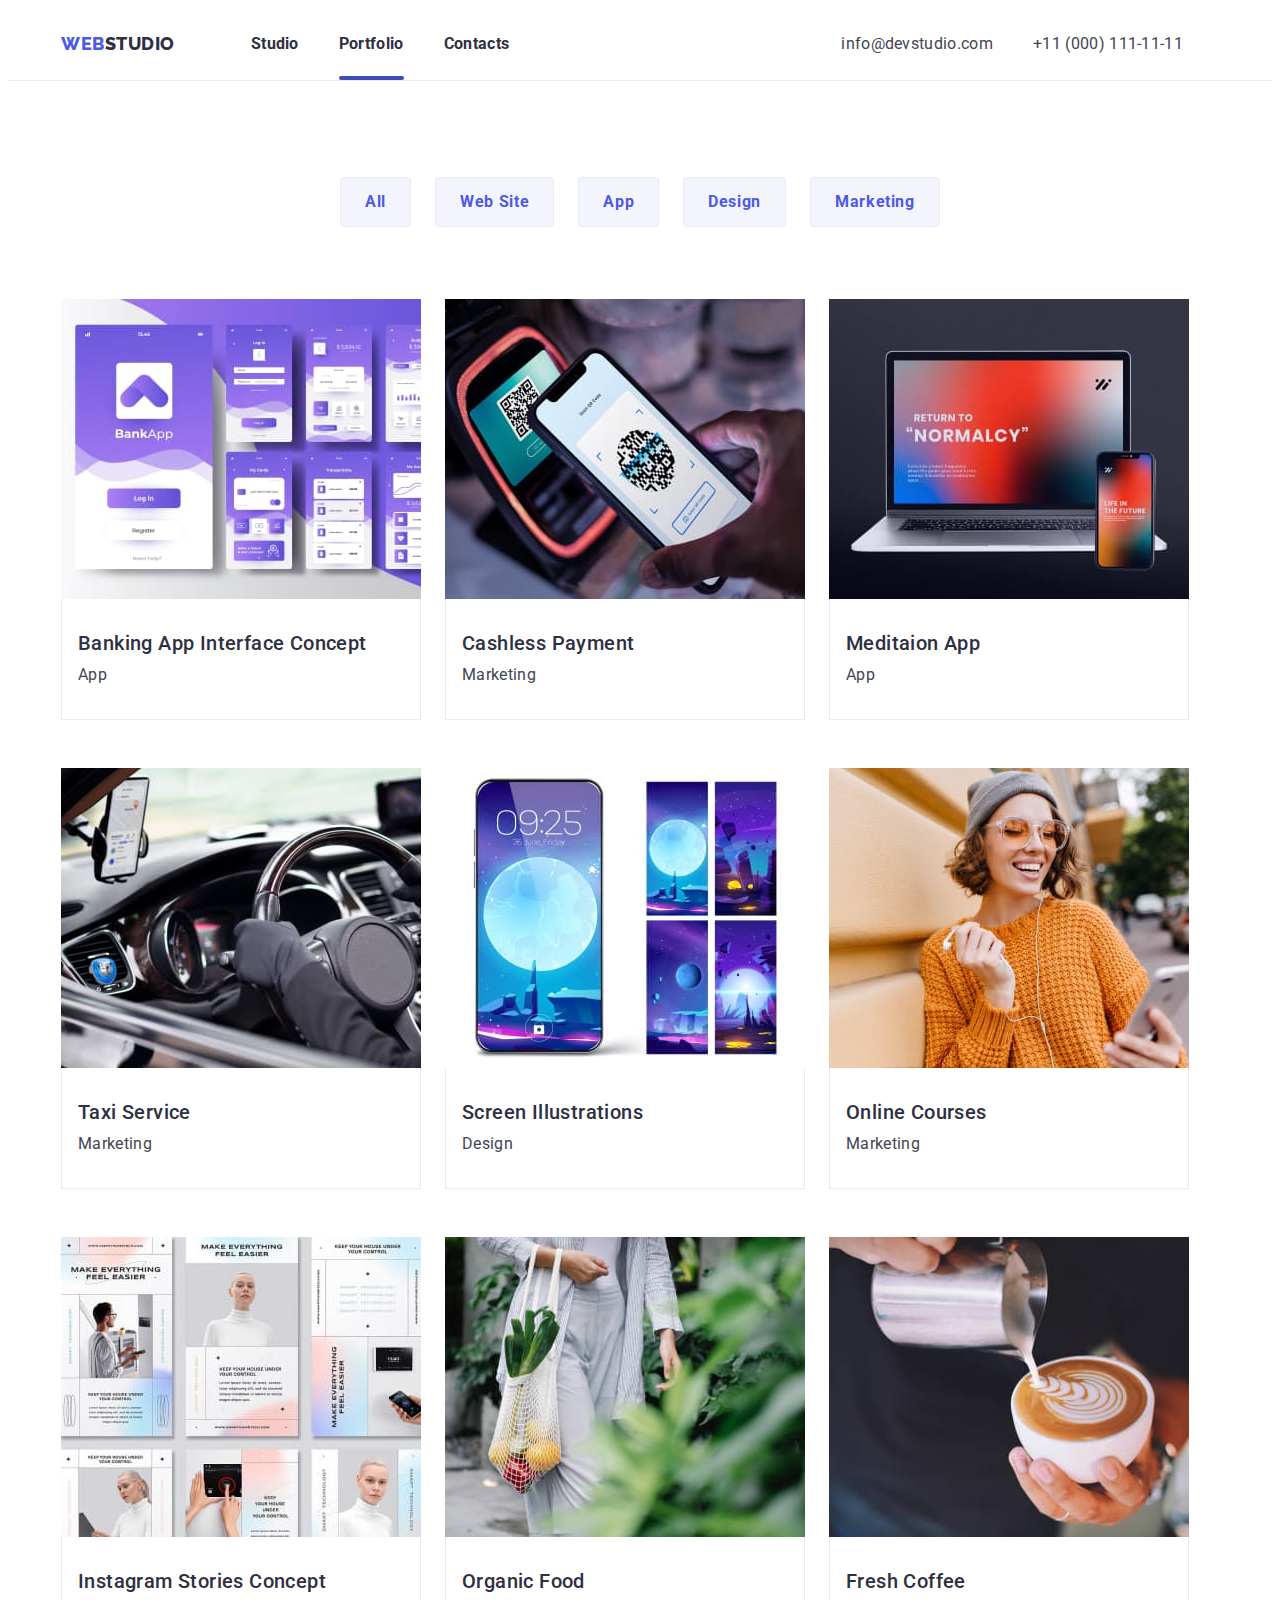
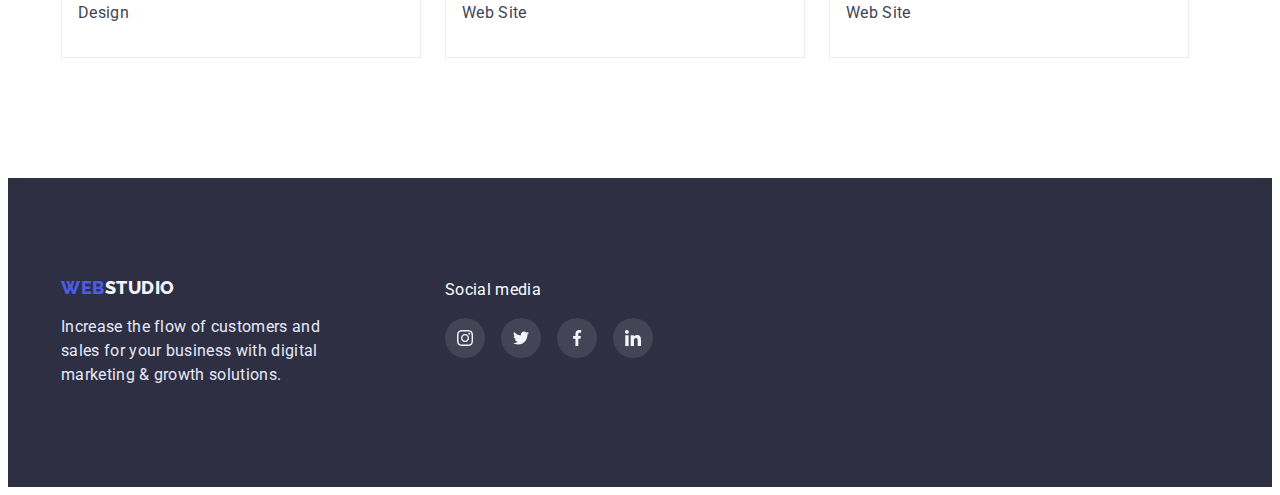
==== portfolio.html @ 01c7d00a "hw5" ====
<!DOCTYPE html>
<html lang="en">
  <head>
    <meta charset="UTF-8" />
    <meta http-equiv="X-UA-Compatible" content="IE=edge" />
    <meta name="viewport" content="width=device-width, initial-scale=1.0" />
    <title>Portfolio</title>
    <link
      rel="stylesheet"
      href="https://cdnjs.cloudflare.com/ajax/libs/modern-normalize/1.1.0/modern-normalize.min.css"
      integrity="sha512-wpPYUAdjBVSE4KJnH1VR1HeZfpl1ub8YT/NKx4PuQ5NmX2tKuGu6U/JRp5y+Y8XG2tV+wKQpNHVUX03MfMFn9Q=="
      crossorigin="anonymous"
      referrerpolicy="no-referrer"
    />
    <link rel="preconnect" href="https://fonts.googleapis.com" />
    <link rel="preconnect" href="https://fonts.gstatic.com" crossorigin />
    <link
      href="https://fonts.googleapis.com/css2?family=Raleway:wght@800&family=Roboto:wght@400;500;700;900&display=swap"
      rel="stylesheet"
    />
    <link rel="stylesheet" href="./css/styles.css" />
  </head>
  <body>
    <header class="header">
      <div class="container header-container">
        <nav class="header-navigation">
          <a class="header-logo link" href="./index.html"
            ><span class="logo-text">WEB</span>STUDIO</a
          >
          <ul class="header-list list">
            <li class="header-item">
              <a class="header-link link" href="./index.html">Studio</a>
            </li>
            <li class="header-item">
              <a class="header-link curent link" href="./portfolio.html"
                >Portfolio</a
              >
            </li>
            <li class="header-item">
              <a class="header-link link" href="">Contacts</a>
            </li>
          </ul>
        </nav>
        <address class="address">
          <ul class="address-list list">
            <li class="address-item">
              <a class="address-link link" href="mailto:info@devstudio.com"
                >info@devstudio.com</a
              >
            </li>
            <li class="address-item">
              <a class="address-link link" href="tel:+110001111111"
                >+11 (000) 111-11-11</a
              >
            </li>
          </ul>
        </address>
      </div>
    </header>
    <main>
      <section class="portfolio">
        <div class="container">
          <h1 class="visually-hidden">Portfolio</h1>
          <ul class="portfolio-list list">
            <li class="portfolio-item">
              <button class="portfolio-btn" type="button">All</button>
            </li>
            <li class="portfolio-item">
              <button class="portfolio-btn" type="button">Web Site</button>
            </li>
            <li class="portfolio-item">
              <button class="portfolio-btn" type="button">App</button>
            </li>
            <li class="portfolio-item">
              <button class="portfolio-btn" type="button">Design</button>
            </li>
            <li class="portfolio-item">
              <button class="portfolio-btn" type="button">Marketing</button>
            </li>
          </ul>
          <ul class="portfolio-images list">
            <li class="image-item">
              <a class="image-link link" href="">
                <div class="image-thumb">
                  <img
                    src="./images/banking-app-interface-concept.jpg"
                    alt="Banking app interface concept"
                    width="360"
                    height="300"
                  />
                  <p class="image-text">
                    14 Stylish and User-Friendly App Design Concepts · Task
                    Manager App · Calorie Tracker App · Exotic Fruit Ecommerce
                    App · Cloud Storage App
                  </p>
                </div>
                <div class="image-box">
                  <h2 class="image-title">Banking App Interface Concept</h2>
                  <p class="image-category">App</p>
                </div>
              </a>
            </li>
            <li class="image-item">
              <a class="image-link link" href="">
                <div class="image-thumb">
                  <img
                    src="./images/cashless-payment.jpg"
                    alt="Cashless paymen"
                    width="360"
                    height="300"
                  />
                  <p class="image-text">
                    14 Stylish and User-Friendly App Design Concepts · Task
                    Manager App · Calorie Tracker App · Exotic Fruit Ecommerce
                    App · Cloud Storage App
                  </p>
                </div>
                <div class="image-box">
                  <h2 class="image-title">Cashless Payment</h2>
                  <p class="image-category">Marketing</p>
                </div>
              </a>
            </li>
            <li class="image-item">
              <a class="image-link link" href="">
                <div class="image-thumb">
                  <img
                    src="./images/meditaion-app.jpg"
                    alt="Meditaion App"
                    width="360"
                    height="300"
                  />
                  <p class="image-text">
                    14 Stylish and User-Friendly App Design Concepts · Task
                    Manager App · Calorie Tracker App · Exotic Fruit Ecommerce
                    App · Cloud Storage App
                  </p>
                </div>
                <div class="image-box">
                  <h2 class="image-title">Meditaion App</h2>
                  <p class="image-category">App</p>
                </div>
              </a>
            </li>
            <li class="image-item">
              <a class="image-link link" href="">
                <div class="image-thumb">
                  <img
                    src="./images/taxi-service.jpg"
                    alt="Taxi Service"
                    width="360"
                    height="300"
                  />
                  <p class="image-text">
                    14 Stylish and User-Friendly App Design Concepts · Task
                    Manager App · Calorie Tracker App · Exotic Fruit Ecommerce
                    App · Cloud Storage App
                  </p>
                </div>
                <div class="image-box">
                  <h2 class="image-title">Taxi Service</h2>
                  <p class="image-category">Marketing</p>
                </div>
              </a>
            </li>
            <li class="image-item">
              <a class="image-link link" href="">
                <div class="image-thumb">
                  <img
                    src="./images/screen-illustrations.jpg"
                    alt="Screen Illustrations"
                    width="360"
                    height="300"
                  />
                  <p class="image-text">
                    14 Stylish and User-Friendly App Design Concepts · Task
                    Manager App · Calorie Tracker App · Exotic Fruit Ecommerce
                    App · Cloud Storage App
                  </p>
                </div>
                <div class="image-box">
                  <h2 class="image-title">Screen Illustrations</h2>
                  <p class="image-category">Design</p>
                </div>
              </a>
            </li>
            <li class="image-item">
              <a class="image-link link" href="">
                <div class="image-thumb">
                  <img
                    src="./images/online-courses.jpg"
                    alt="Online Courses"
                    width="360"
                    height="300"
                  />
                  <p class="image-text">
                    14 Stylish and User-Friendly App Design Concepts · Task
                    Manager App · Calorie Tracker App · Exotic Fruit Ecommerce
                    App · Cloud Storage App
                  </p>
                </div>
                <div class="image-box">
                  <h2 class="image-title">Online Courses</h2>
                  <p class="image-category">Marketing</p>
                </div>
              </a>
            </li>
            <li class="image-item">
              <a class="image-link link" href="">
                <div class="image-thumb">
                  <img
                    src="./images/instagram-stories-concept.jpg"
                    alt="Instagram Stories Concept"
                    width="360"
                    height="300"
                  />
                  <p class="image-text">
                    14 Stylish and User-Friendly App Design Concepts · Task
                    Manager App · Calorie Tracker App · Exotic Fruit Ecommerce
                    App · Cloud Storage App
                  </p>
                </div>
                <div class="image-box">
                  <h2 class="image-title">Instagram Stories Concept</h2>
                  <p class="image-category">Design</p>
                </div>
              </a>
            </li>
            <li class="image-item">
              <a class="image-link link" href="">
                <div class="image-thumb">
                  <img
                    src="./images/organic-food.jpg"
                    alt="Organic Food"
                    width="360"
                    height="300"
                  />
                  <p class="image-text">
                    14 Stylish and User-Friendly App Design Concepts · Task
                    Manager App · Calorie Tracker App · Exotic Fruit Ecommerce
                    App · Cloud Storage App
                  </p>
                </div>
                <div class="image-box">
                  <h2 class="image-title">Organic Food</h2>
                  <p class="image-category">Web Site</p>
                </div>
              </a>
            </li>
            <li class="image-item">
              <a class="image-link link" href="">
                <div class="image-thumb">
                  <img
                    src="./images/fresh-coffee.jpg"
                    alt="Fresh Coffee"
                    width="360"
                    height="300"
                  />
                  <p class="image-text">
                    14 Stylish and User-Friendly App Design Concepts · Task
                    Manager App · Calorie Tracker App · Exotic Fruit Ecommerce
                    App · Cloud Storage App
                  </p>
                </div>
                <div class="image-box">
                  <h2 class="image-title">Fresh Coffee</h2>
                  <p class="image-category">Web Site</p>
                </div>
              </a>
            </li>
          </ul>
        </div>
      </section>
    </main>
    <footer class="footer">
      <div class="container footer-container">
        <div class="logo-wrap">
          <a class="footer-logo link" href="./index.html"
            ><span class="logo-text">WEB</span>STUDIO</a
          >
          <p class="footer-text">
            Increase the flow of customers and sales for your business with
            digital marketing & growth solutions.
          </p>
        </div>
        <div class="social-wrap">
          <p class="social-media-text">Social media</p>
          <ul class="company-soc-list list">
            <li class="company-soc-item">
              <a href="" class="company-soc-link link">
                <svg class="company-soc-icon" width="16" height="16">
                  <use href="./images/symbol-defs.svg#icon-instagram"></use>
                </svg>
              </a>
            </li>
            <li class="company-soc-item">
              <a href="" class="company-soc-link link">
                <svg class="company-soc-icon" width="16" height="16">
                  <use href="./images/symbol-defs.svg#icon-twitter"></use>
                </svg>
              </a>
            </li>
            <li class="company-soc-item">
              <a href="" class="company-soc-link link">
                <svg class="company-soc-icon" width="16" height="16">
                  <use href="./images/symbol-defs.svg#icon-facebook"></use>
                </svg>
              </a>
            </li>
            <li class="company-soc-item">
              <a href="" class="company-soc-link link">
                <svg class="company-soc-icon" width="16" height="16">
                  <use href="./images/symbol-defs.svg#icon-linkedin"></use>
                </svg>
              </a>
            </li>
          </ul>
        </div>
      </div>
    </footer>
  </body>
</html>
---- css/styles.css ----
:root {
  --first-page-color: #ffffff;
  --second-page-color: #2e2f42;
  --third-page-color: #f4f4fd;
  --first-text-color: #434455;
  --hover--color: #404bbf;
  --first--logo-color: #4d5ae5;
  --footer-item-color: #31d0aa;
  --customer-logo-color: #8e8f99;
  --typical-lh: 1.5;
}

a {
  text-decoration: none;
  color: inherit;
}

p,
h1,
h2,
h3,
h4,
h5,
h6 {
  margin: 0;
}

button {
  font-family: inherit;
  cursor: pointer;
}

ul,
ol {
  list-style: none;
  margin: 0;
  padding: 0;
}

img {
  display: block;
  max-width: 100%;
  height: auto;
}

.container {
  width: 1158px;
  padding-left: 15px;
  padding-right: 15px;
  margin: 0 auto;
}

.visually-hidden {
  position: absolute;
  width: 1px;
  height: 1px;
  margin: -1px;
  border: 0;
  padding: 0;
  white-space: nowrap;
  clip-path: inset(100%);
  clip: rect(0 0 0 0);
  overflow: hidden;
}

body {
  font-family: "Roboto", sans-serif;
  color: var(--second-page-color);
}

.list {
  list-style: none;
}

.link {
  text-decoration: none;
}
/*---------------header-------------------*/

.header {
  border-bottom: 1px solid #e7e9fc;
}
.header-container {
  display: flex;
}

.header-navigation {
  display: flex;
}

.header-logo {
  color: inherit;
  font-family: "Raleway", sans-serif;
  font-weight: 800;
  font-size: 18px;
  line-height: 1.33;
  letter-spacing: 0.03em;
  padding-top: 24px;
  padding-bottom: 24px;
}
.logo-text {
  color: var(--first--logo-color);
}

.header-list {
  display: flex;
  margin-left: 76px;
  gap: 40px;
}

/*the font is 700 because there is no 600*/
.header-item {
  font-weight: 700;
  font-size: 16px;
  line-height: var(--typical-lh);
  letter-spacing: 0.02em;
}

.header-link {
  display: block;
  color: inherit;
  position: relative;
  padding-top: 24px;
  padding-bottom: 24px;
  transition-property: color;
  transition-duration: 250ms;
  transition-timing-function: cubic-bezier(0.4, 0, 0.2, 1);
  transition-delay: 0;
}
.curent::after {
  content: "";
  display: block;
  position: absolute;
  width: 100%;
  height: 4px;
  background-color: var(--hover--color);
  border-radius: 2px;
  bottom: 0;
}

.header-link:hover,
.header-link:focus {
  color: var(--hover--color);
  opacity: 1;
}

/* .header-link:active::after{
  opacity: 1;
} */

.address-list {
  display: flex;
  margin-left: 332px;
  gap: 40px;
}

.address-link {
  font-size: 16px;
  color: var(--first-text-color);
  font-style: normal;
  line-height: var(--typical-lh);
  letter-spacing: 0.02em;
  display: block;
  padding-top: 24px;
  padding-bottom: 24px;
  transition-property: color;
  transition-duration: 250ms;
  transition-timing-function: cubic-bezier(0.4, 0, 0.2, 1);
}

.address-link:hover,
.address-link:focus {
  color: var(--hover--color);
}
/*---------------hero-------------------*/
.hero {
  background-color: var(--second-page-color);
  color: var(--first-page-color);
  padding-top: 192px;
  padding-bottom: 192px;
  margin: 0 auto;
  max-width: 1440px;
  background-image: linear-gradient(
      rgba(46, 47, 66, 0.7),
      rgba(46, 47, 66, 0.7)
    ),
    url(../images/people-office.jpg);
  background-repeat: no-repeat;
  background-position: center;
  background-size: cover;
}
.hero-title {
  font-size: 56px;
  line-height: 1.07;
  letter-spacing: 0.02em;
  text-align: center;
  margin: 0 auto;
  width: 496px;
}

.hero-btn {
  background-color: var(--first--logo-color);
  color: inherit;
  cursor: pointer;
  font-weight: 700;
  font-size: 16px;
  line-height: 1.19;
  letter-spacing: 0.04em;
  width: 169px;
  height: 56px;
  border-radius: 4px;
  display: block;
  margin: 0 auto;
  margin-top: 48px;
  border: 0;
  transition-property: background-color, box-shadow;
  transition-duration: 250ms;
  transition-timing-function: cubic-bezier(0.4, 0, 0.2, 1);
  transition-delay: 0;
}
.hero-btn:hover,
.hero-btn:focus {
  background-color: var(--hover--color);
  box-shadow: 0px 4px 4px rgba(0, 0, 0, 0.15);
}

/*---------------presentation-------------------*/
.presentation {
  padding-top: 120px;
  padding-bottom: 120px;
}

.presentation-icon-wrap {
  width: 264px;
  height: 112px;
  display: flex;
  justify-content: center;
  align-items: center;
  background-color: #f4f4fd;
  border-radius: 4px;
}

.presentation-list {
  display: flex;
  gap: 22px;
}

.presentation-item {
  width: 264px;
}

.presentation-title {
  margin-top: 8px;
  font-weight: 500;
  font-size: 20px;
  line-height: 1.2;
  letter-spacing: 0.02em;
}

.presentation-text {
  line-height: var(--typical-lh);
  letter-spacing: 0.02em;
  color: var(--first-text-color);
  margin-top: 8px;
}

/*---------------projects-------------------*/
.projects {
  padding-bottom: 120px;
}

.projects-title {
  margin-bottom: 72px;
  text-align: center;
  font-size: 36px;
  line-height: 1.11;
  letter-spacing: 0.02em;
}

.projects-list {
  display: flex;
  gap: 24px;
}

.project-item {
  display: block;
  width: calc((100%-48px) / 3);
}

/*---------------team-------------------*/

.team {
  background-color: var(--third-page-color);
  padding-top: 120px;
  padding-bottom: 120px;
}

.team-title {
  text-align: center;
  font-size: 36px;
  line-height: 1.11;
  letter-spacing: 0.02em;
  margin-bottom: 72px;
}

.team-list {
  display: flex;
  gap: 24px;
}

.team-item {
  display: block;
  background-color: var(--first-page-color);
  width: calc((100%-72px) / 4);
  border-radius: 6px;
  box-shadow: 0px 1px rgba(46, 47, 66, 0.16);
}

.team-name {
  font-weight: 500;
  font-size: 20px;
  line-height: 1.2x;
  letter-spacing: 0.02em;
  text-align: center;
  padding-top: 32px;
}

.team-specialty {
  line-height: var(--typical-lh);
  letter-spacing: 0.02em;
  color: var(--first-text-color);
  text-align: center;
  margin-top: 8px;
  /* padding-bottom: 32px; */
}

.team-soc-list {
  margin-top: 8px;
  display: flex;
  justify-content: center;
  gap: 24px;
  padding-bottom: 32px;
}

.team-soc-item {
  width: 40px;
  height: 40px;
}
.team-soc-link {
  width: 100%;
  height: 100%;
  background-color: var(--first--logo-color);
  border-radius: 50%;
  display: flex;
  align-items: center;
  justify-content: center;
  transition-property: background-color;
  transition-duration: 250ms;
  transition-timing-function: cubic-bezier(0.4, 0, 0.2, 1);
}

.team-soc-link:focus,
.team-soc-link:hover {
  background-color: var(--hover--color);
}

.team-soc-icon {
  fill: var(--third-page-color);
}

.customers {
  padding-top: 120px;
  padding-bottom: 120px;
}

.customer-title {
  text-align: center;
  font-size: 36px;
  line-height: 1.11;
  letter-spacing: 0.02em;
}
.customers-list {
  margin-top: 72px;
  display: flex;
  justify-content: center;
  gap: 24px;
}

.customer-link {
  border: 1px solid var(--second-page-color);
  width: 100%;
  height: 100%;
  display: block;
  border-radius: 4px;
  fill: var(--customer-logo-color);
  transition-property: fill, border, border-color;
  transition-duration: 250ms;
  transition-timing-function: cubic-bezier(0.4, 0, 0.2, 1);
}

.customer-link:hover {
  border: 1px solid var(--hover--color);
  fill: var(--hover--color);
}

.customer-link:focus {
  outline: none !important;
  fill: var(--hover--color);
  border-color: var(--hover--color);
}
/*---------------footer-------------------*/

.footer {
  padding-top: 100px;
  padding-bottom: 100px;
  background-color: var(--second-page-color);
}

.footer-container {
  display: flex;
}

.logo-wrap {
  display: inline-block;
}

.footer-logo {
  font-family: "Raleway";
  font-weight: 800;
  font-size: 18px;
  line-height: 1.16;
  letter-spacing: 0.03em;
  color: #f4f4fd;
}

.footer-text {
  margin-top: 16px;
  line-height: var(--typical-lh);
  letter-spacing: 0.02em;
  color: #e7e9fc;
  max-width: 264px;
}

.social-wrap {
  margin-left: 120px;
}
.social-media-text {
  margin: 0;
  line-height: var(--typical-lh);
  letter-spacing: 0.02em;
  color: var(--first-page-color);
}
.company-soc-list {
  margin-top: 16px;
  display: flex;
  gap: 16px;
}

.company-soc-item {
  width: 40px;
  height: 40px;
}
.company-soc-link {
  width: 100%;
  height: 100%;
  background-color: var(--first-text-color);
  border-radius: 50%;
  display: flex;
  align-items: center;
  justify-content: center;
  fill: var(--third-page-color);
  transition-property: background-color;
  transition-duration: 250ms;
  transition-timing-function: cubic-bezier(0.4, 0, 0.2, 1);
}

.company-soc-link:focus,
.company-soc-link:hover {
  background-color: var(--footer-item-color);
}

/*---------------Portfolio-------------------*/
.portfolio {
  padding-top: 96px;
  padding-bottom: 120px;
}

.portfolio-list {
  display: flex;
  gap: 24px;
  justify-content: center;
}

.portfolio-btn {
  background-color: var(--third-page-color);
  color: var(--first--logo-color);
  font-weight: 700;
  font-size: 16px;
  line-height: var(--typical-lh);
  letter-spacing: 0.04em;
  cursor: pointer;
  padding-top: 12px;
  padding-right: 24px;
  padding-bottom: 12px;
  padding-left: 24px;
  border: 1px solid #e7e9fc;
  border-radius: 4px;
  transition-property: background-color, color, box-shadow;
  transition-duration: 250ms;
  transition-timing-function: cubic-bezier(0.4, 0, 0.2, 1);
}

.portfolio-btn:hover,
.portfolio-btn:focus {
  background-color: var(--first--logo-color);
  color: var(--first-page-color);
  box-shadow: 0px 2px 2px rgba(0, 0, 0, 0.12);
}

.portfolio-images {
  margin-top: 72px;
  display: flex;
  flex-wrap: wrap;
  column-gap: 24px;
  row-gap: 48px;
}

.image-thumb {
  width: 360px;
  height: 300px;
  position: relative;
  margin-left: auto;
  margin-right: auto;
  overflow: hidden;
}

.image-text {
  position: absolute;
  top: 0;
  padding-top: 40px;
  padding-left: 32px;
  padding-right: 32px;
  background-color: var(--first--logo-color);
  width: 100%;
  height: 100%;
  transform: translatey(100%);
  transition: transform 250ms;
  transition-timing-function: cubic-bezier(0.4, 0, 0.2, 1);
  overflow: auto;
}

.image-item {
  transition-property: box-shadow, opacity;
  transition-duration: 250ms;
  transition-timing-function: cubic-bezier(0.4, 0, 0.2, 1);
}

.image-item:focus,
.image-item:hover {
  box-shadow: 0px 2px 1px rgba(46, 47, 66, 0.16);
}

.image-item:hover .image-text {
  transform: translatey(0);
}

.image-box {
  padding-top: 32px;
  padding-bottom: 32px;
  padding-left: 16px;
  padding-right: 16px;
  border: 1px solid #e7e9fc;
  border-top: 0;
}

.image-title {
  font-weight: 500;
  font-size: 20px;
  line-height: 1.2x;
  letter-spacing: 0.02em;
  color: var(--second-page-color);
  display: block;
}

.image-category {
  line-height: var(--typical-lh);
  letter-spacing: 0.02em;
  color: var(--first-text-color);
  margin-top: 8px;
}

.backdrop {
  position: fixed;
  top: 0;
  left: 0;
  width: 100%;
  height: 100%;
  background: rgba(46, 47, 66, 0.4);

  opacity: 1;
  transition: opacity 250ms cubic-bezier(0.4, 0, 0.2, 1),
    visibility 250ms cubic-bezier(0.4, 0, 0.2, 1);
}
.backdrop.is-hidden {
  visibility: hidden;
  opacity: 0;
  pointer-events: none;
}
.backdrop.is-hidden .modal {
  transform: scale(0.9) translate(-50%, -50%);
}
.modal {
  position: absolute;
  top: 50%;
  left: 50%;
  transform: scale(1) translate(-50%, -50%);
  min-width: 408px;
  min-height: 576px;
  background-color: #fcfcfc;
  box-shadow: 0px 1px 1px rgba(0, 0, 0, 0.14), 0px 1px 3px rgba(0, 0, 0, 0.12),
    0px 2px 1px rgba(0, 0, 0, 0.2);
  border-radius: 4px;

  transition: transform 250ms cubic-bezier(0.4, 0, 0.2, 1);
}
.modal-button {
  position: absolute;
  right: 20px;
  top: 20px;
  display: flex;
  align-items: center;
  justify-content: center;
  height: 24px;
  width: 24px;
  background-color: #e7e9fc;
  border-radius: 50%;
  border: 1px solid rgba(0, 0, 0, 0.1);
}
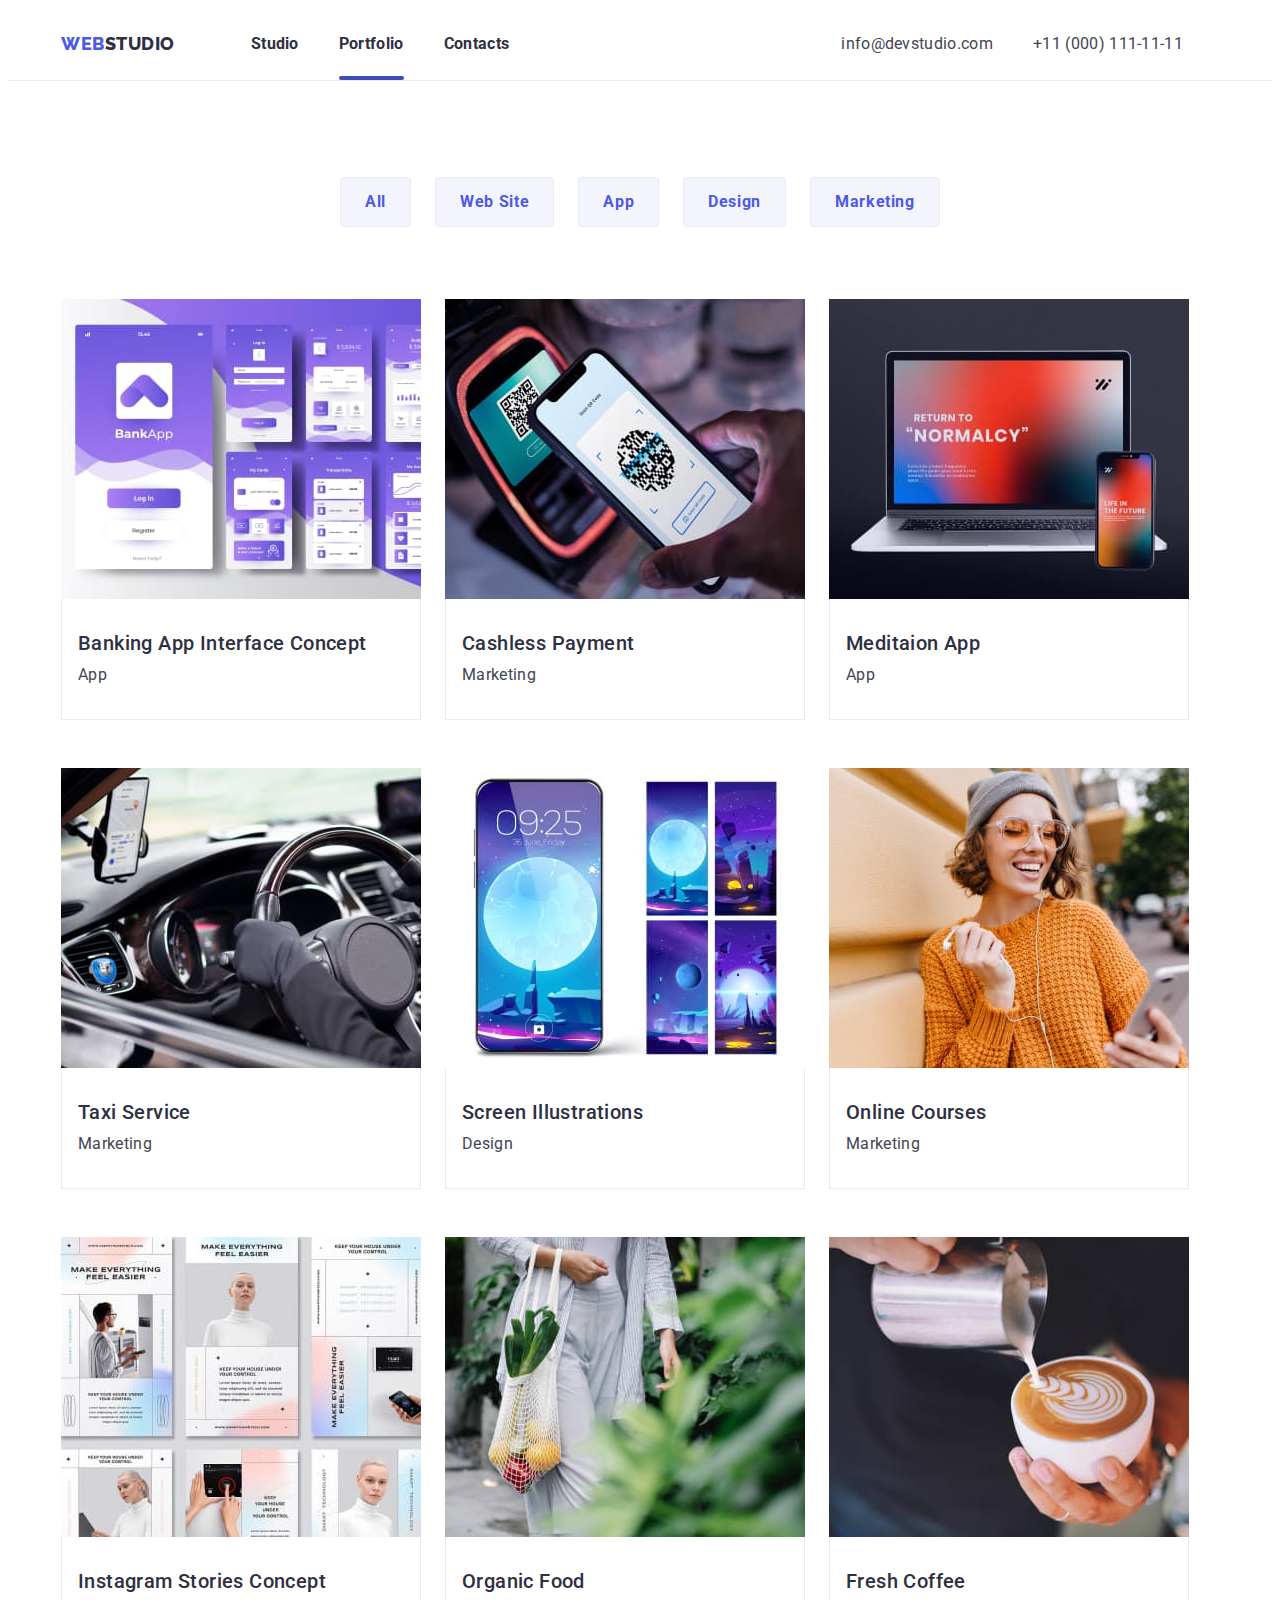
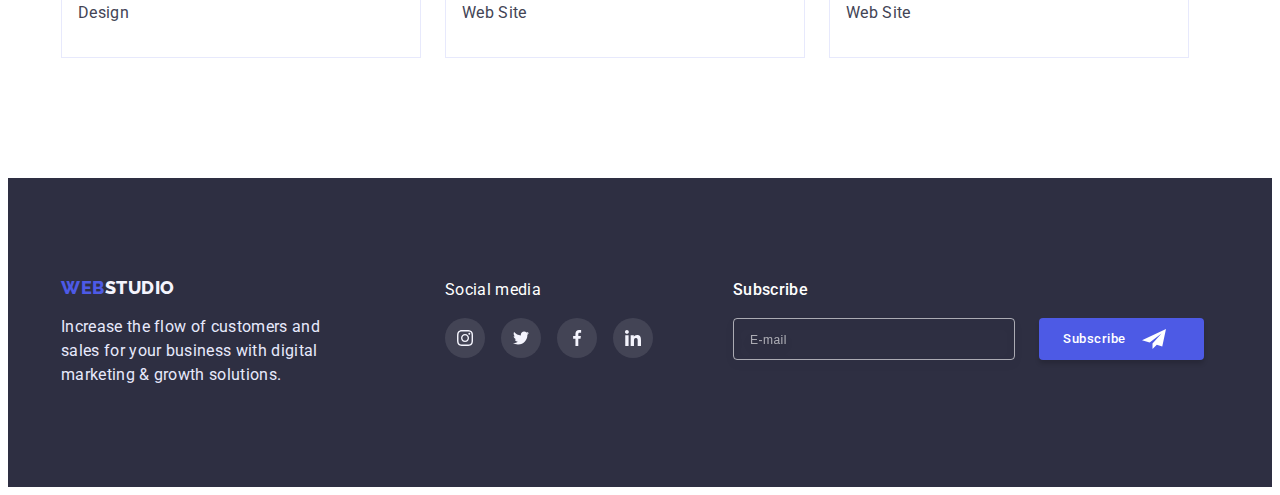
==== commit c5e16ed6: "subscribe-footer" ====
--- a/portfolio.html
+++ b/portfolio.html
@@ -316,6 +316,25 @@
             </li>
           </ul>
         </div>
+        <div class="subscribe-wrap">
+          <label for="email"><p class="subscribe-label">Subscribe</p></label>
+          <div class="row-wrap">
+            <input
+              class="subscribe-input"
+              type="email"
+              name="email"
+              id="email"
+              placeholder="E-mail"
+              required
+            />
+            <button class="subscribe-btn" type="submit">
+              <p class="subscribe-text">Subscribe</p>
+              <svg class="subscribe-icon" width="24" height="24">
+                <use href="./images/symbol-defs.svg#icon-frame"></use>
+              </svg>
+            </button>
+          </div>
+        </div>
       </div>
     </footer>
   </body>
--- a/css/styles.css
+++ b/css/styles.css
@@ -143,10 +143,6 @@
   color: var(--hover--color);
   opacity: 1;
 }
-
-/* .header-link:active::after{
-  opacity: 1;
-} */
 
 .address-list {
   display: flex;
@@ -478,6 +474,72 @@
 .company-soc-link:hover {
   background-color: var(--footer-item-color);
 }
+.subscribe-wrap {
+  margin-left: 80px;
+}
+
+.row-wrap {
+  display: flex;
+  flex-direction: row;
+}
+.subscribe-label {
+  color: var(--first-page-color);
+  font-weight: 500;
+  font-size: 16px;
+  line-height: var(--typical-lh);
+  letter-spacing: 0.02em;
+  margin-bottom: 16px;
+}
+
+.subscribe-input {
+  padding: 0px;
+  padding-left: 16px;
+  width: 264px;
+  height: 40px;
+  background-color: transparent;
+  outline: none;
+  border: 1px solid rgba(255, 255, 255, 0.6);
+  filter: drop-shadow(0px 4px 4px rgba(0, 0, 0, 0.15));
+  border-radius: 4px;
+}
+
+.subscribe-input::placeholder {
+  font-size: 12px;
+  line-height: 2;
+  letter-spacing: 0.04em;
+  color: rgba(255, 255, 255, 0.6);
+}
+
+.subscribe-btn {
+  border: none;
+  background-color: var(--first--logo-color);
+  display: inline-flex;
+  padding: 8px 24px;
+  margin-left: 24px;
+  min-width: 165px;
+  text-align: center;
+  align-items: center;
+  font-weight: 500;
+  line-height: 1.5;
+  letter-spacing: 0.04em;
+  color: var(--first-page-color);
+  box-shadow: 0px 4px 4px rgba(0, 0, 0, 0.15);
+  border-radius: 4px;
+  transition: background-color 250ms cubic-bezier(0.4, 0, 0.2, 1),
+    box-shadow 250ms cubic-bezier(0.4, 0, 0.2, 1);
+}
+
+.subscribe-btn:hover,
+.subscribe-btn:focus {
+  background-color: var(--hover--color);
+  box-shadow: 0px 1px 6px rgba(46, 47, 66, 0.08),
+    0px 1px 1px rgba(46, 47, 66, 0.16), 0px 2px 1px rgba(46, 47, 66, 0.08);
+  border-radius: 4px;
+}
+
+.subscribe-text {
+  margin-right: 16px;
+}
 
 /*---------------Portfolio-------------------*/
 .portfolio {
@@ -614,19 +676,23 @@
   top: 50%;
   left: 50%;
   transform: scale(1) translate(-50%, -50%);
-  min-width: 408px;
-  min-height: 576px;
+  width: 408px;
+  height: 576px;
   background-color: #fcfcfc;
   box-shadow: 0px 1px 1px rgba(0, 0, 0, 0.14), 0px 1px 3px rgba(0, 0, 0, 0.12),
     0px 2px 1px rgba(0, 0, 0, 0.2);
   border-radius: 4px;
-
+  padding-left: 24px;
+  padding-top: 72px;
+  padding-bottom: 24px;
+  padding-right: 24px;
+  padding-bottom: 24px;
   transition: transform 250ms cubic-bezier(0.4, 0, 0.2, 1);
 }
 .modal-button {
   position: absolute;
-  right: 20px;
-  top: 20px;
+  right: 24px;
+  top: 24px;
   display: flex;
   align-items: center;
   justify-content: center;
@@ -636,3 +702,177 @@
   border-radius: 50%;
   border: 1px solid rgba(0, 0, 0, 0.1);
 }
+
+.modal-button:hover,
+.modal-button:focus {
+  background-color: var(--hover--color);
+  border: var(--hover--color);
+  fill: var(--first-page-color);
+}
+
+.form {
+  margin-left: auto;
+  margin-right: auto;
+}
+
+.form-title {
+  font-weight: 500;
+  font-size: 16px;
+  line-height: var(--typical-lh);
+  letter-spacing: 0.02em;
+  text-align: center;
+  margin-bottom: 16px;
+}
+
+.form-label {
+  margin-bottom: 4px;
+  font-size: 12px;
+  line-height: 1.33;
+  letter-spacing: 0.04em;
+  color: var(--customer-logo-color);
+}
+
+textarea {
+  resize: none;
+}
+
+.form-element {
+  display: flex;
+  flex-direction: column;
+}
+
+.form-element {
+  margin-bottom: 8px;
+}
+
+.input-wrap {
+  position: relative;
+}
+
+.form-element svg {
+  position: absolute;
+  top: 50%;
+  left: 12px;
+  transform: translateY(-50%);
+  cursor: pointer;
+}
+
+.form-element input {
+  padding: 0px;
+  border: none;
+  width: 100%;
+  height: 38px;
+  border: 1px solid var(--second-page-color);
+  padding-left: 38px;
+  border-radius: 4px;
+  outline: none;
+  transition: fill 250ms cubic-bezier(0.4, 0, 0.2, 1),
+    color 250ms cubic-bezier(0.4, 0, 0.2, 1),
+    border 250ms cubic-bezier(0.4, 0, 0.2, 1);
+}
+
+.form-element input:focus {
+  border: 1px solid var(--first--logo-color);
+}
+
+.form-element input:focus + svg {
+  fill: var(--first--logo-color);
+}
+
+.form-element textarea:focus::placeholder {
+  color: var(--first--logo-color);
+}
+
+.form-comment {
+  padding: 0px;
+  width: 100%;
+  height: 118px;
+  font-size: 12px;
+  line-height: 1.33;
+  letter-spacing: 0.04em;
+  outline: none;
+  background-color: transparent;
+  border: 1px solid var(--customer-logo-color);
+  border-radius: 4px;
+  transition: border 250ms cubic-bezier(0.4, 0, 0.2, 1);
+}
+
+.form-comment:focus,
+.form-comment:hover {
+  border: 1px solid var(--first--logo-color);
+}
+
+.comment {
+  margin-bottom: 16px;
+}
+.checkbox {
+  position: absolute;
+  white-space: nowrap;
+  width: 1px;
+  height: 1px;
+  overflow: hidden;
+  border: 0;
+  padding: 0;
+  clip: rect(0 0 0 0);
+  clip-path: inset(50%);
+  margin: -1px;
+}
+
+.form-policy {
+  display: flex;
+  align-items: center;
+  flex-direction: row;
+  gap: 8px;
+  margin-bottom: 22px;
+}
+
+.icon-policy {
+  display: inline-block;
+  width: 16px;
+  height: 16px;
+  border: 1px solid var(--second-page-color);
+  border-radius: 2px;
+  transition: background-color 250ms cubic-bezier(0.4, 0, 0.2, 1),
+    border 250ms cubic-bezier(0.4, 0, 0.2, 1);
+}
+
+.policy {
+  margin-bottom: 0px;
+}
+
+.privacy-policy-link {
+  color: var(--first--logo-color);
+}
+.checkbox:checked + .icon-policy {
+  background-color: #404bbf;
+  border: 1.25px solid #404bbf;
+  border-radius: 2px;
+  background-image: url(../images/Vector.svg);
+  background-repeat: no-repeat;
+  background-position: center;
+}
+
+.form-button {
+  display: block;
+  margin: 0 auto;
+  padding: 0px;
+  width: 169px;
+  height: 56px;
+  border-radius: 4px;
+  font-weight: 500;
+  font-size: 16px;
+  line-height: var(--typical-lh);
+  background-color: var(--first--logo-color);
+  border: 1px solid var(--first--logo-color);
+  color: var(--first-page-color);
+  box-shadow: 0px 4px 4px rgba(0, 0, 0, 0.15);
+  transition: background-color 250ms cubic-bezier(0.4, 0, 0.2, 1),
+    box-shadow 250ms cubic-bezier(0.4, 0, 0.2, 1);
+}
+
+.form-button:hover,
+.form-button:focus {
+  background-color: var(--hover--color);
+  box-shadow: 0px 1px 6px rgba(46, 47, 66, 0.08),
+    0px 1px 1px rgba(46, 47, 66, 0.16), 0px 2px 1px rgba(46, 47, 66, 0.08);
+}
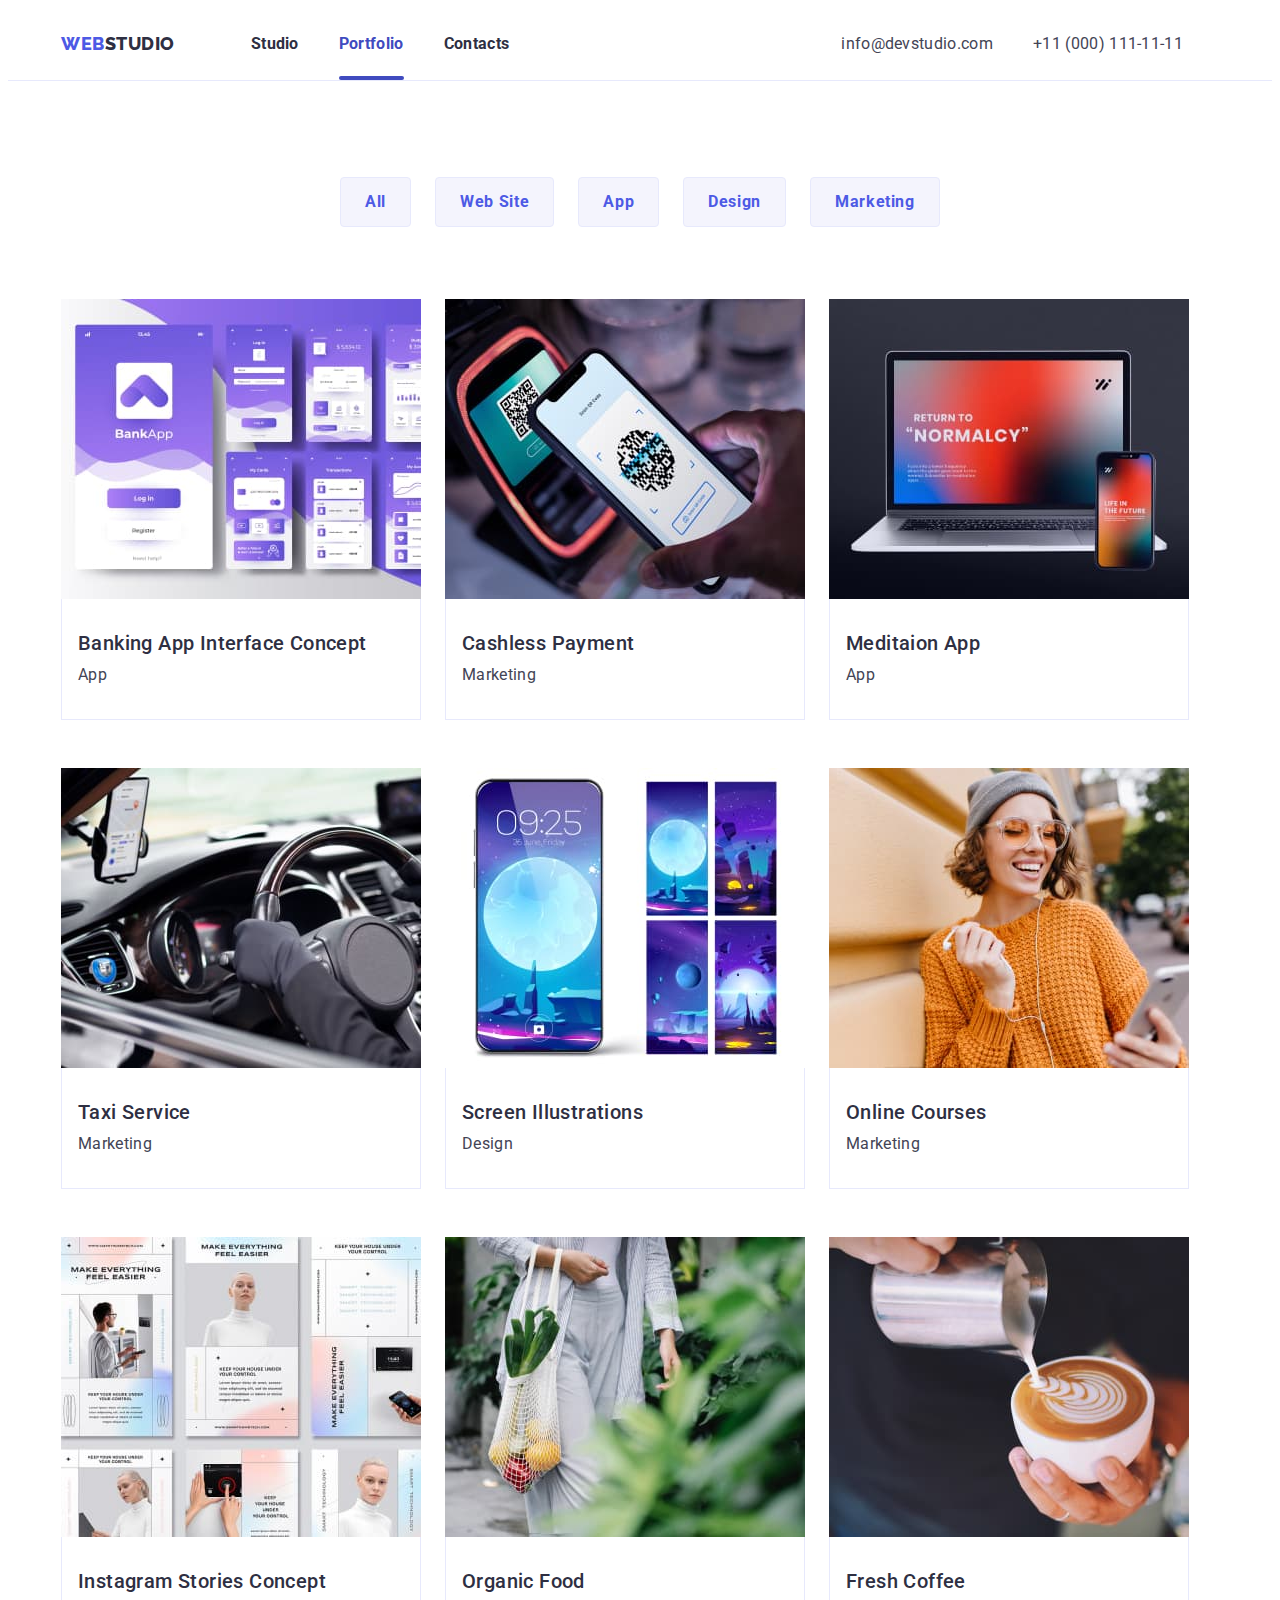
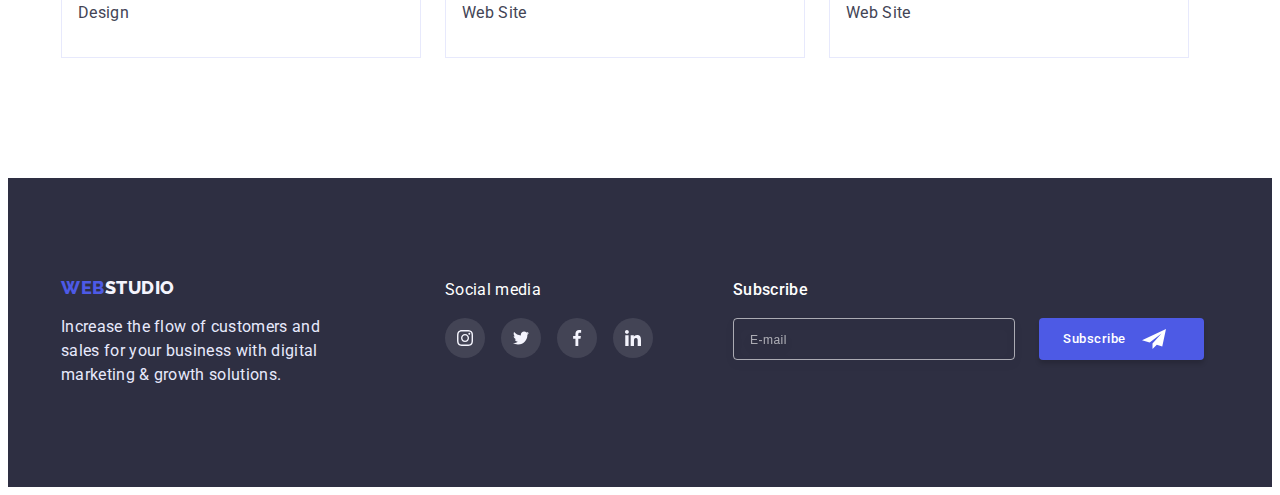
==== commit 8ee6b646: "corection" ====
--- a/portfolio.html
+++ b/portfolio.html
@@ -316,8 +316,8 @@
             </li>
           </ul>
         </div>
-        <div class="subscribe-wrap">
-          <label for="email"><p class="subscribe-label">Subscribe</p></label>
+        <form class="subscribe-wrap">
+          <label  for="email"><p class="subscribe-label">Subscribe</p></label>
           <div class="row-wrap">
             <input
               class="subscribe-input"
@@ -334,7 +334,7 @@
               </svg>
             </button>
           </div>
-        </div>
+        </form>
       </div>
     </footer>
   </body>
--- a/css/styles.css
+++ b/css/styles.css
@@ -127,6 +127,12 @@
   transition-timing-function: cubic-bezier(0.4, 0, 0.2, 1);
   transition-delay: 0;
 }
+
+.curent{
+color: var(--hover--color);
+}
+
+
 .curent::after {
   content: "";
   display: block;
@@ -481,6 +487,7 @@
 .row-wrap {
   display: flex;
   flex-direction: row;
+  margin-top: 16px;
 }
 .subscribe-label {
   color: var(--first-page-color);
@@ -488,7 +495,7 @@
   font-size: 16px;
   line-height: var(--typical-lh);
   letter-spacing: 0.02em;
-  margin-bottom: 16px;
+  /* margin-bottom: 16px; */
 }
 
 .subscribe-input {
@@ -609,6 +616,7 @@
   transition: transform 250ms;
   transition-timing-function: cubic-bezier(0.4, 0, 0.2, 1);
   overflow: auto;
+  color: var(--third-page-color);
 }
 
 .image-item {
@@ -701,6 +709,9 @@
   background-color: #e7e9fc;
   border-radius: 50%;
   border: 1px solid rgba(0, 0, 0, 0.1);
+  transition: fill 250ms cubic-bezier(0.4, 0, 0.2, 1),
+  background-color 250ms cubic-bezier(0.4, 0, 0.2, 1),
+  border 250ms cubic-bezier(0.4, 0, 0.2, 1);
 }
 
 .modal-button:hover,
@@ -762,7 +773,7 @@
   border: none;
   width: 100%;
   height: 38px;
-  border: 1px solid var(--second-page-color);
+  border: 1px solid rgba(33, 33, 33, 0.2);
   padding-left: 38px;
   border-radius: 4px;
   outline: none;
@@ -792,9 +803,13 @@
   letter-spacing: 0.04em;
   outline: none;
   background-color: transparent;
-  border: 1px solid var(--customer-logo-color);
+  border: 1px solid rgba(33, 33, 33, 0.2);
   border-radius: 4px;
   transition: border 250ms cubic-bezier(0.4, 0, 0.2, 1);
+  padding-top: 8px;
+  padding-left: 16px;
+  /* padding-bottom: 8px;
+  padding-right: 16px; */
 }
 
 .form-comment:focus,
